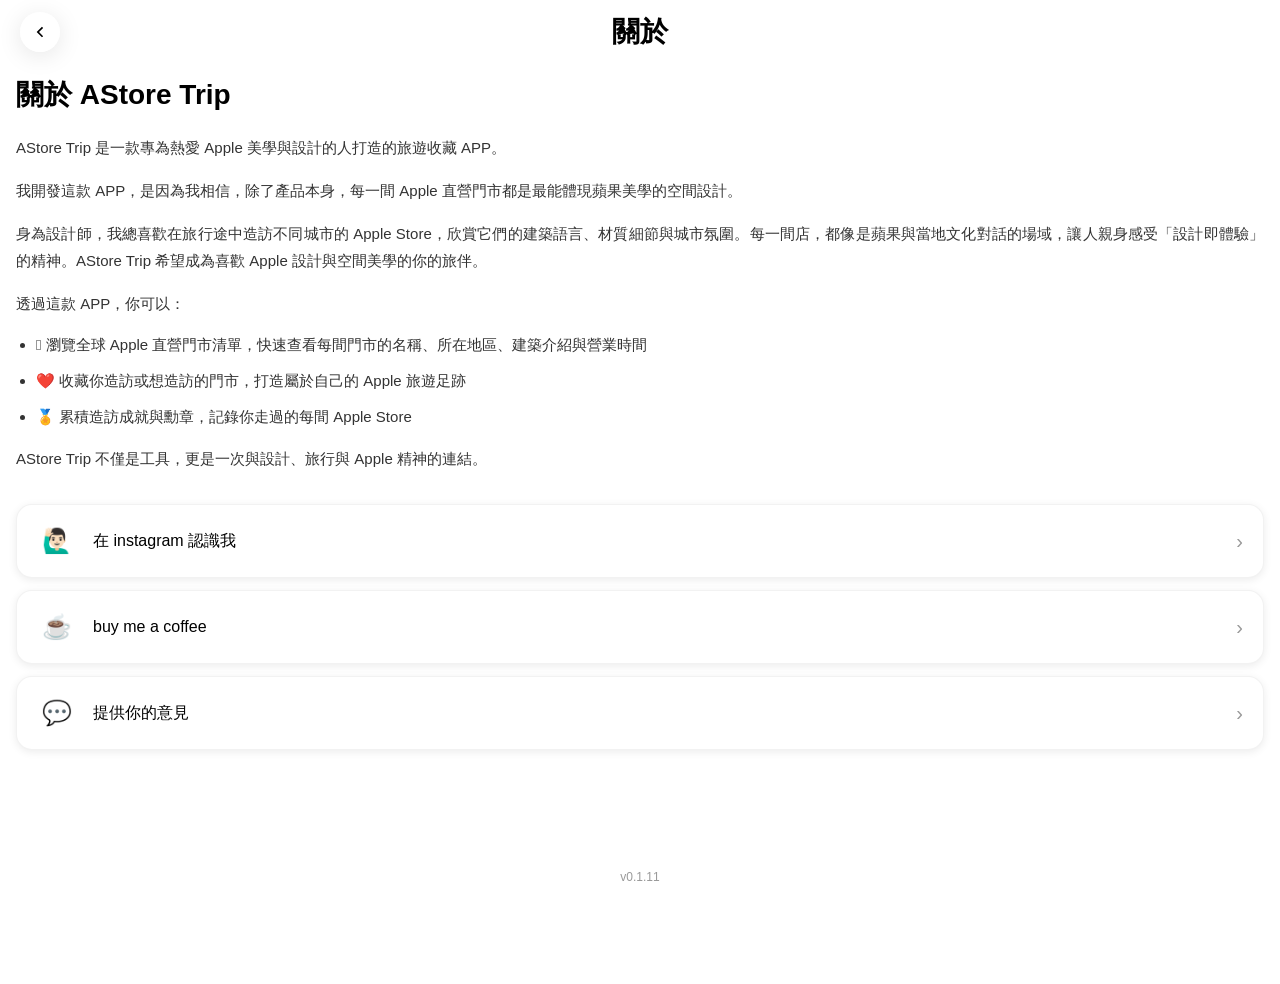
==== about.html @ 9a17ac52 "v0.1.11" ====
<!DOCTYPE html>
<html lang="zh-Hant">
<head>
  <meta charset="UTF-8" />
  <meta name="viewport" content="width=device-width, initial-scale=1.0, user-scalable=no" />
  <meta name="theme-color" content="#ffffff" />
  <meta name="apple-mobile-web-app-capable" content="yes" />
  <meta name="apple-mobile-web-app-status-bar-style" content="default" />
  <meta name="apple-mobile-web-app-title" content="AStore Trip" />
  <title>AStore Trip - 關於</title>
  <link rel="icon" type="image/png" href="./assets/app_icon.png" />
  <link rel="apple-touch-icon" href="./assets/app_icon.png" />
  <link rel="manifest" href="./manifest.webmanifest" />
  <link rel="stylesheet" href="./css/base.css" />
  <link rel="stylesheet" href="./css/glass.css" />
  <link rel="stylesheet" href="./css/layout.css" />
  <link rel="stylesheet" href="./css/pwa-update.css" />
  <link rel="stylesheet" href="./css/pwa-install.css" />
</head>
<body>
  <!-- Header -->
  <header class="page-header">
    <a class="back-btn" href="./index.html" aria-label="返回">
      <img src="./assets/icon/arrow_left.svg" alt="返回" class="back-icon" />
    </a>
    <h1 class="page-title" style="flex: 1; text-align: center;">關於</h1>
    <div style="width: 40px;"></div> <!-- 占位，保持标题居中 -->
  </header>

  <main class="about-main">
    <!-- 關於 AStore Trip -->
    <section class="about-section">
      <h2 class="about-title">關於 AStore Trip</h2>
      <div class="about-content">
        <p>AStore Trip 是一款專為熱愛 Apple 美學與設計的人打造的旅遊收藏 APP。</p>
        <p>我開發這款 APP，是因為我相信，除了產品本身，每一間 Apple 直營門市都是最能體現蘋果美學的空間設計。</p>
        <p>身為設計師，我總喜歡在旅行途中造訪不同城市的 Apple Store，欣賞它們的建築語言、材質細節與城市氛圍。每一間店，都像是蘋果與當地文化對話的場域，讓人親身感受「設計即體驗」的精神。AStore Trip 希望成為喜歡 Apple 設計與空間美學的你的旅伴。</p>
        <p>透過這款 APP，你可以：</p>
        <ul class="about-features">
          <li> 瀏覽全球 Apple 直營門市清單，快速查看每間門市的名稱、所在地區、建築介紹與營業時間</li>
          <li>❤️ 收藏你造訪或想造訪的門市，打造屬於自己的 Apple 旅遊足跡</li>
          <li>🏅 累積造訪成就與勳章，記錄你走過的每間 Apple Store</li>
        </ul>
        <p>AStore Trip 不僅是工具，更是一次與設計、旅行與 Apple 精神的連結。</p>
      </div>
    </section>

    <!-- 外部連結 -->
    <section class="about-links">
      <a href="https://instagram.com/jerry10jerry10" target="_blank" rel="noopener" class="link-card">
        <div class="link-icon">🙋🏻‍♂️</div>
        <div class="link-content">
          <h3 class="link-title">在 instagram 認識我</h3>
        </div>
        <div class="link-arrow">›</div>
      </a>
      <a href="https://instagram.com/astore_trip" target="_blank" rel="noopener" class="link-card" style="display: none;">
        <div class="link-icon">📱</div>
        <div class="link-content">
          <h3 class="link-title">在 instagram 追蹤 AStore Trip</h3>
        </div>
        <div class="link-arrow">›</div>
      </a>
      <a href="https://buymeacoffee.com/jerryjhang" target="_blank" rel="noopener" class="link-card">
        <div class="link-icon">☕</div>
        <div class="link-content">
          <h3 class="link-title">buy me a coffee</h3>
        </div>
        <div class="link-arrow">›</div>
      </a>
      <a href="https://forms.gle/gA3AZcMZrPBkQu5i9" target="_blank" rel="noopener" class="link-card">
        <div class="link-icon">💬</div>
        <div class="link-content">
          <h3 class="link-title">提供你的意見</h3>
        </div>
        <div class="link-arrow">›</div>
      </a>
    </section>
  </main>

  <!-- 版本號 -->
  <div class="app-version" id="appVersion"></div>

  <script src="./js/data.js"></script>
  <script src="./js/pwa-update.js"></script>
  <script src="./js/pwa-install.js"></script>
  <script>
    // Register Service Worker for PWA
    if ('serviceWorker' in navigator) {
      window.addEventListener('load', () => {
        navigator.serviceWorker.register('./sw.js')
          .then(reg => console.log('Service Worker registered:', reg))
          .catch(err => console.error('Service Worker registration failed:', err));
      });
    }

    // 顯示版本號
    async function displayVersion() {
      try {
        const response = await fetch('./sw.js');
        const text = await response.text();
        const versionMatch = text.match(/const APP_VERSION = ['"]([^'"]+)['"]/);
        if (versionMatch && versionMatch[1]) {
          const versionEl = document.getElementById('appVersion');
          if (versionEl) {
            versionEl.textContent = versionMatch[1];
          }
        }
      } catch (error) {
        console.error('Failed to load version:', error);
        // 如果無法讀取，使用默認值
        const versionEl = document.getElementById('appVersion');
        if (versionEl) {
          versionEl.textContent = 'v0.1.11';
        }
      }
    }

    displayVersion();
  </script>
</body>
</html>
---- css/base.css ----
* { box-sizing: border-box; margin: 0; padding: 0; font-family: -apple-system, BlinkMacSystemFont, "Helvetica Neue", sans-serif; }
body {
  background: #ffffff;
  color: #333;
  min-height: 100vh;
  padding-bottom: 80px;
  position: relative;
}
img { max-width: 100%; border-radius: 12px; }
a { text-decoration: none; color: inherit; }
h1, h2, h3 { margin-bottom: 8px; }
---- css/glass.css ----
.glass {
  background: rgba(255, 255, 255, 0.18);
  backdrop-filter: blur(16px) saturate(120%);
  -webkit-backdrop-filter: blur(16px) saturate(120%);
  border: 1px solid rgba(255, 255, 255, 0.28);
  border-radius: 18px;
  box-shadow: 0 4px 20px rgba(0, 0, 0, 0.1);
  padding: 12px;
  margin: 8px;
}

/* Liquid Glass 效果 - 更強烈的玻璃擬物風格 */
.liquid-glass {
  background: rgba(255, 255, 255, 0.25);
  backdrop-filter: blur(20px) saturate(180%);
  -webkit-backdrop-filter: blur(20px) saturate(180%);
  border: 1px solid rgba(255, 255, 255, 0.4);
  border-radius: 20px;
  box-shadow: 
    0 8px 32px rgba(0, 0, 0, 0.1),
    inset 0 1px 0 rgba(255, 255, 255, 0.5),
    inset 0 -1px 0 rgba(255, 255, 255, 0.2);
  position: relative;
  overflow: hidden;
}

.liquid-glass::before {
  content: '';
  position: absolute;
  top: 0;
  left: -100%;
  width: 100%;
  height: 100%;
  background: linear-gradient(
    90deg,
    transparent,
    rgba(255, 255, 255, 0.3),
    transparent
  );
  transition: left 0.5s;
}

.liquid-glass:hover::before {
  left: 100%;
}

/* 底部導覽列的液態玻璃效果 */
.bottom-nav.liquid-glass {
  background: rgba(255, 255, 255, 0.3);
  backdrop-filter: blur(30px) saturate(200%);
  -webkit-backdrop-filter: blur(30px) saturate(200%);
  border: 1px solid rgba(255, 255, 255, 0.5);
  border-radius: 999px;
  box-shadow: 
    0 4px 24px rgba(0, 0, 0, 0.1),
    inset 0 1px 0 rgba(255, 255, 255, 0.6);
}
---- css/layout.css ----
.header {
  text-align: center;
  position: sticky;
  top: 0;
  padding: 10px 0;
}

/* 狀態列 */
.status-bar {
  display: flex;
  justify-content: space-between;
  align-items: center;
  padding: 8px 20px;
  font-size: 14px;
  font-weight: 600;
  color: #000;
}

.status-icons {
  display: flex;
  gap: 4px;
}

.status-icon {
  font-size: 12px;
}

/* 頁面 Header */
.page-header {
  display: flex;
  justify-content: space-between;
  align-items: center;
  padding: 12px 20px;
  margin-bottom: 0;
  position: fixed;
  top: 0;
  left: 0;
  right: 0;
  background: #ffffff;
  z-index: 200;
  /* 移除陰影 */
}

.page-title {
  font-size: 28px;
  font-weight: 700;
  color: #000;
  margin: 0;
}

.info-btn {
  width: 40px;
  height: 40px;
  display: flex;
  align-items: center;
  justify-content: center;
  background: rgba(255, 255, 255, 0.3);
  backdrop-filter: blur(30px) saturate(200%);
  -webkit-backdrop-filter: blur(30px) saturate(200%);
  border: 1px solid rgba(255, 255, 255, 0.5);
  border-radius: 24px;
  box-shadow: 
    0 4px 24px rgba(0, 0, 0, 0.1),
    inset 0 1px 0 rgba(255, 255, 255, 0.6);
  cursor: pointer;
  transition: all 0.2s;
  padding: 0;
  position: relative;
  overflow: hidden;
  text-decoration: none;
  color: inherit;
}

.info-btn::before {
  content: '';
  position: absolute;
  top: 0;
  left: -100%;
  width: 100%;
  height: 100%;
  background: linear-gradient(
    90deg,
    transparent,
    rgba(255, 255, 255, 0.3),
    transparent
  );
  transition: left 0.5s;
}

.info-btn:hover::before {
  left: 100%;
}

.info-icon {
  width: 24px;
  height: 24px;
  display: inline-block;
  position: relative;
  z-index: 1;
}

.info-icon img,
.info-icon svg {
  width: 100%;
  height: 100%;
  object-fit: contain;
}

.chevron {
  font-size: 20px;
  color: #999;
  font-weight: 300;
}

/* 高亮藍色 */
.highlight-blue {
  color: #007AFF;
  font-weight: 600;
}

/* 首頁主內容 */
.home-main {
  padding: 0 16px 20px;
  padding-top: 76px; /* Header 高度約 56px + 12px 間距 + 8px 額外間距 */
}

/* 成就卡片 */
.achievement-card {
  padding: 16px 20px;
  margin-bottom: 16px;
  cursor: pointer;
  transition: transform 0.2s, box-shadow 0.2s;
}

.achievement-card:active {
  transform: scale(0.98);
}

.achievement-header {
  display: flex;
  justify-content: space-between;
  align-items: center;
  margin-bottom: 8px;
}

.achievement-label {
  font-size: 18px;
  color: #000;
  font-weight: 700;
}

.achievement-arrow {
  width: 20px;
  height: 20px;
  opacity: 0.6;
}

.achievement-stats {
  font-size: 15px;
  color: #333;
  line-height: 1.5;
}

/* 經典產品展示 */
.product-showcase {
  width: calc(100% + 32px); /* 突破父容器的左右padding，实现满版 */
  margin: 8px -16px 20px -16px; /* 负margin抵消父容器的padding，实现满版 */
  position: relative;
  background: #ffffff;
  display: flex;
  flex-direction: column;
  align-items: center;
}

.product-image-wrapper {
  width: 100%;
  display: flex;
  justify-content: center;
  align-items: center;
  overflow: hidden;
}

.product-image {
  width: 100%;
  height: auto;
  object-fit: cover;
  border-radius: 0;
}

.product-info {
  position: absolute;
  right: 24px;
  top: 50%;
  transform: translateY(-50%);
  display: flex;
  flex-direction: column;
  gap: 4px;
  text-align: right;
}

.product-year {
  font-size: 16px;
  color: #999;
  font-weight: 400;
}

.product-name {
  font-size: 20px;
  color: #333;
  font-weight: 500;
}

/* 最近的Apple Store卡片 */
.nearest-store-card {
  padding: 20px;
  margin-bottom: 24px;
}

.nearest-store-header {
  display: flex;
  justify-content: space-between;
  align-items: flex-start;
  margin-bottom: 16px;
}

.nearest-store-title {
  font-size: 18px;
  font-weight: 700;
  color: #000;
  margin: 0 0 4px 0;
}

.nearest-store-subtitle {
  font-size: 16px;
  color: #333;
  margin: 0;
}

.go-btn {
  background: #007AFF;
  color: white;
  border: none;
  border-radius: 12px;
  padding: 8px 20px;
  font-size: 15px;
  font-weight: 600;
  cursor: pointer;
  transition: background 0.2s;
}

.go-btn:hover {
  background: #0056CC;
}

.go-btn:active {
  transform: scale(0.95);
}

/* 地圖容器 */
.store-map-container {
  margin-top: 12px;
}

.store-map {
  position: relative;
  min-height: 200px;
  background: linear-gradient(135deg, #e8f0f6 0%, #d4e4f0 100%);
  border-radius: 16px;
  padding: 16px;
  overflow: hidden;
}

.store-map-container .store-map {
  padding: 0;
  min-height: 200px;
}

.store-map iframe {
  width: 100%;
  height: 100%;
  min-height: 200px;
  border: none;
  border-radius: 12px;
  display: block;
}

.store-map-container .store-map iframe {
  border-radius: 16px;
  min-height: 200px;
  height: 200px;
}

.map-pin {
  position: absolute;
  top: 40px;
  left: 50%;
  transform: translateX(-50%);
  font-size: 32px;
  z-index: 2;
}

.map-info-bubble {
  position: absolute;
  top: 80px;
  left: 50%;
  transform: translateX(-50%);
  background: white;
  border-radius: 12px;
  padding: 12px;
  box-shadow: 0 4px 12px rgba(0, 0, 0, 0.15);
  z-index: 3;
  min-width: 240px;
  max-width: 90%;
}

.map-info-bubble h4 {
  font-size: 16px;
  font-weight: 600;
  margin: 0 0 6px 0;
  color: #000;
}

.map-address {
  font-size: 13px;
  color: #666;
  margin: 0 0 8px 0;
  line-height: 1.4;
}

.map-rating {
  display: flex;
  align-items: center;
  gap: 6px;
  margin-bottom: 8px;
  font-size: 13px;
}

.rating-stars {
  color: #FFD700;
  font-size: 12px;
}

.rating-score {
  font-weight: 600;
  color: #000;
}

.rating-reviews {
  color: #666;
}

.map-detail-link {
  color: #007AFF;
  font-size: 13px;
  text-decoration: none;
}

.map-detail-link:hover {
  text-decoration: underline;
}

.map-landmarks {
  position: absolute;
  bottom: 12px;
  left: 12px;
  right: 12px;
  display: flex;
  flex-wrap: wrap;
  gap: 6px;
  font-size: 11px;
  color: #666;
}

.landmark {
  background: rgba(255, 255, 255, 0.7);
  padding: 4px 8px;
  border-radius: 8px;
}

/* 精選門市 */
.featured-stores {
  margin-bottom: 40px; /* 增加底部间距，确保卡片阴影有空间展示 */
}

.featured-stores-title {
  font-size: 20px;
  font-weight: 700;
  color: #000;
  margin: 0 0 12px 0;
  padding: 0 4px;
}

.featured-stores-scroll {
  display: flex;
  overflow-x: auto;
  gap: 16px;
  padding: 0 4px 16px 4px; /* 增加底部padding，确保卡片阴影有空间展示 */
  -webkit-overflow-scrolling: touch;
  scrollbar-width: none;
  align-items: center; /* 上下置中 */
  min-height: 240px; /* 设置最小高度，确保有足够空间 */
}

.featured-stores-scroll::-webkit-scrollbar {
  display: none;
}

.featured-store-card {
  min-width: 280px;
  max-width: calc(100vw - 96px); /* 确保右侧能看到部分下一张卡片（左右padding 16px + gap 16px + 右侧露出部分） */
  width: calc(100vw - 96px); /* 在手机上使用视口宽度，确保右侧能看到下一张卡片 */
  flex-shrink: 0;
  border-radius: 16px;
  overflow: hidden;
  background: white;
  box-shadow: 0 4px 12px rgba(0, 0, 0, 0.1);
  cursor: pointer;
  transition: transform 0.2s, box-shadow 0.2s;
  position: relative;
  display: flex;
  flex-direction: column;
}

/* 已打卡成功角标 */
.checkin-badge {
  position: absolute;
  top: 0;
  left: 0;
  width: 0;
  height: 0;
  border-style: solid;
  border-width: 40px 40px 0 0;
  border-color: #34C759 transparent transparent transparent;
  z-index: 10;
  pointer-events: none;
}

.checkin-badge-icon {
  position: absolute;
  top: -36px;
  left: 4px;
  font-size: 18px;
  color: #ffffff;
  font-weight: 600;
  pointer-events: none;
  display: flex;
  align-items: center;
  justify-content: center;
  width: 20px;
  height: 20px;
  line-height: 1;
}

/* 在桌面端使用固定宽度 */
@media (min-width: 768px) {
  .featured-store-card {
    width: 280px;
    max-width: 280px;
  }
}

.featured-store-card:active {
  transform: scale(0.98);
}

.featured-store-card img {
  width: 100%;
  max-width: 100%;
  height: 180px;
  object-fit: cover;
  object-position: center;
  border-radius: 0;
  display: block;
  flex-shrink: 0;
  margin: 0;
  padding: 0;
}

.featured-store-info {
  padding: 12px 16px;
  position: relative;
}

.featured-store-info h4 {
  font-size: 16px;
  font-weight: 600;
  color: #000;
  margin: 0 0 4px 0;
}

.featured-store-info p {
  font-size: 14px;
  color: #666;
  margin: 0;
  display: flex;
  align-items: center;
  gap: 4px;
}

.pin-icon {
  font-size: 12px;
}

/* 底部導覽列 */
.bottom-nav {
  display: flex;
  justify-content: space-around;
  align-items: center;
  position: fixed;
  bottom: 16px;
  left: 50%;
  transform: translateX(-50%);
  width: calc(100% - 32px);
  max-width: 400px;
  padding: 8px;
  z-index: 100;
  border-radius: 999px;
}

.nav-item {
  display: flex;
  flex-direction: column;
  align-items: center;
  justify-content: center;
  gap: 4px;
  padding: 8px 16px;
  border-radius: 999px;
  transition: all 0.2s;
  text-decoration: none;
  color: #000;
  flex: 1;
  min-width: 0;
}

.nav-item.active {
  background: #E3E3E3;
  color: #000;
}

.nav-item.active .nav-icon img,
.nav-item.active .nav-icon svg {
  filter: none;
}

.nav-icon {
  width: 24px;
  height: 24px;
  display: flex;
  align-items: center;
  justify-content: center;
}

.nav-icon img,
.nav-icon svg {
  width: 100%;
  height: 100%;
  object-fit: contain;
}

.nav-label {
  font-size: 12px;
  font-weight: 500;
}

.store-list {
  display: flex;
  overflow-x: auto;
  gap: 12px;
}

.stats {
  display: flex;
  justify-content: space-around;
}

/* 門市頁面主內容 */
.stores-main {
  padding: 0 16px 20px;
  padding-bottom: 100px;
  /* Header 高度約 56px + 搜尋欄高度約 72px (12px*2 padding + 48px search-bar) + 8px 額外間距 = 約 136px */
  padding-top: 136px;
}

/* Header 操作按鈕 */
.header-actions {
  position: relative;
}

.filter-btn {
  display: flex;
  align-items: center;
  gap: 6px;
  background: rgba(255, 255, 255, 0.3);
  backdrop-filter: blur(30px) saturate(200%);
  -webkit-backdrop-filter: blur(30px) saturate(200%);
  border: 1px solid rgba(255, 255, 255, 0.5);
  border-radius: 24px;
  box-shadow: 
    0 4px 24px rgba(0, 0, 0, 0.1),
    inset 0 1px 0 rgba(255, 255, 255, 0.6);
  padding: 8px 16px;
  font-size: 14px;
  cursor: pointer;
  transition: all 0.2s;
  position: relative;
  overflow: hidden;
}

.filter-btn::before {
  content: '';
  position: absolute;
  top: 0;
  left: -100%;
  width: 100%;
  height: 100%;
  background: linear-gradient(
    90deg,
    transparent,
    rgba(255, 255, 255, 0.3),
    transparent
  );
  transition: left 0.5s;
}

.filter-btn:hover::before {
  left: 100%;
}

.filter-text {
  font-size: 14px;
  color: #333;
  font-weight: 500;
  position: relative;
  z-index: 1;
}

.filter-icon {
  width: 24px;
  height: 24px;
  opacity: 0.6;
  position: relative;
  z-index: 1;
}

/* 篩選下拉選單 */
.filter-dropdown {
  position: fixed;
  top: 56px; /* 從 header 下方開始，與搜尋欄重疊 */
  right: 20px; /* 與 header 的 padding 對齊 */
  background: rgba(255, 255, 255, 0.98);
  backdrop-filter: blur(20px);
  -webkit-backdrop-filter: blur(20px);
  border: 1px solid rgba(255, 255, 255, 0.5);
  border-radius: 16px;
  box-shadow: 0 8px 32px rgba(0, 0, 0, 0.2);
  min-width: 180px;
  max-height: 300px;
  padding: 8px;
  z-index: 300; /* 高於搜尋欄 (150) 和 header (200)，確保顯示在最上層 */
  display: none;
  overflow-y: auto;
  overflow-x: hidden;
}

.filter-dropdown.show {
  display: block;
  z-index: 300; /* 確保 show 狀態時也有正確的 z-index */
}

.dropdown-item {
  display: flex;
  justify-content: space-between;
  align-items: center;
  padding: 12px 16px;
  border-radius: 12px;
  cursor: pointer;
  transition: background 0.2s;
  font-size: 15px;
  color: #333;
}

.dropdown-item:hover {
  background: rgba(0, 0, 0, 0.05);
}

.dropdown-item.active {
  background: rgba(0, 122, 255, 0.1);
  color: #007AFF;
}

.check-icon {
  color: #007AFF;
  font-weight: 600;
  font-size: 16px;
}

/* 搜尋欄 */
.search-container {
  margin-bottom: 0;
  position: fixed;
  top: 56px; /* Header 高度約 56px */
  left: 0;
  right: 0;
  padding: 12px 16px;
  background: #ffffff;
  z-index: 150; /* 低於下拉選單的 z-index (300) */
  box-shadow: 0 2px 8px rgba(0, 0, 0, 0.05);
}

.search-bar {
  display: flex;
  align-items: center;
  gap: 12px;
  padding: 12px 16px;
  border-radius: 16px;
}

.search-icon {
  width: 18px;
  height: 18px;
  opacity: 0.6;
  flex-shrink: 0;
  display: block;
}

.search-input {
  flex: 1;
  border: none;
  background: transparent;
  font-size: 15px;
  color: #333;
  outline: none;
}

.search-input::placeholder {
  color: #999;
}

.mic-btn {
  background: transparent;
  border: none;
  cursor: pointer;
  padding: 4px;
  display: flex;
  align-items: center;
  justify-content: center;
  flex-shrink: 0;
}

.mic-icon {
  font-size: 18px;
  opacity: 0.6;
}

/* 商店列表容器 */
.stores-list-container {
  margin-bottom: 20px;
  position: relative;
  min-height: 200px;
  z-index: 1; /* 確保低於 header 和搜尋欄 */
}

/* 門市列表 Loading 狀態 */
.stores-loading {
  position: absolute;
  top: 0;
  left: 0;
  right: 0;
  bottom: 0;
  display: flex;
  flex-direction: column;
  align-items: center;
  justify-content: center;
  gap: 16px;
  background: #ffffff;
  z-index: 10;
}

.stores-loading.hidden {
  display: none;
}

.stores-list {
  display: flex;
  flex-direction: column;
  gap: 16px;
}

/* 商店列表 - 垂直排列，與精選門市樣式一致 */
.stores-list .store-card,
.stores-list .featured-store-card {
  min-width: auto !important;
  max-width: 100% !important;
  width: 100% !important;
}

/* 商店卡片 - 與精選門市樣式一致 */
.store-card {
  min-width: 280px;
  flex-shrink: 0;
  border-radius: 16px;
  overflow: hidden;
  background: white;
  box-shadow: 0 4px 12px rgba(0, 0, 0, 0.1);
  cursor: pointer;
  transition: transform 0.2s, box-shadow 0.2s;
  position: relative;
  z-index: 1; /* 確保低於 header 和搜尋欄 */
}

.store-card .checkin-badge {
  position: absolute;
  top: 0;
  left: 0;
  width: 0;
  height: 0;
  border-style: solid;
  border-width: 40px 40px 0 0;
  border-color: #34C759 transparent transparent transparent;
  z-index: 10;
  pointer-events: none;
}

.store-card .checkin-badge-icon {
  position: absolute;
  top: -36px;
  left: 4px;
  font-size: 18px;
  color: #ffffff;
  font-weight: 600;
  pointer-events: none;
  display: flex;
  align-items: center;
  justify-content: center;
  width: 20px;
  height: 20px;
  line-height: 1;
}

.store-card:active {
  transform: scale(0.98);
}

.store-card img {
  width: 100%;
  height: 200px;
  object-fit: cover;
  border-radius: 0;
  display: block;
}

.store-card__body {
  padding: 12px 16px;
  position: relative;
}

.store-card__body h4 {
  font-size: 16px;
  font-weight: 600;
  color: #000;
  margin: 0 0 4px 0;
}

.store-card__body p {
  font-size: 14px;
  color: #666;
  margin: 0;
  display: flex;
  align-items: center;
  gap: 4px;
}

.btn-fav {
  position: absolute;
  top: 12px;
  right: 12px;
  background: rgba(255, 255, 255, 0.9);
  backdrop-filter: blur(10px);
  border: none;
  border-radius: 50%;
  width: 36px;
  height: 36px;
  display: flex;
  align-items: center;
  justify-content: center;
  cursor: pointer;
  transition: all 0.2s;
  z-index: 10;
  padding: 0;
}

.btn-fav:hover {
  background: rgba(255, 255, 255, 1);
  transform: scale(1.1);
}

.fav-icon {
  width: 20px;
  height: 20px;
  transition: filter 0.2s;
}

/* 未收藏 - 黑色 */
.btn-fav:not([aria-pressed="true"]) .fav-icon {
  filter: brightness(0) saturate(100%);
}

/* 已收藏 - 蓝色 #0088FF */
.btn-fav[aria-pressed="true"] .fav-icon {
  filter: brightness(0) saturate(100%) invert(47%) sepia(100%) saturate(2476%) hue-rotate(200deg) brightness(101%) contrast(101%);
}

.featured-store-card .btn-fav {
  top: 12px;
  right: 12px;
}

.favorites-grid .featured-store-card .btn-fav {
  top: 12px;
  right: 12px;
}

/* 收藏頁面主內容 */
.favorites-main {
  padding: 0 16px 20px;
  padding-bottom: 100px;
  padding-top: 76px; /* Header 高度約 56px + 12px 間距 + 8px 額外間距 */
}

/* 收藏門市網格布局 - 兩列 */
.favorites-grid {
  display: grid;
  grid-template-columns: repeat(2, 1fr);
  gap: 16px;
  margin-bottom: 20px;
}

.favorites-grid .featured-store-card {
  min-width: auto;
  width: 100%;
}

/* 門市詳情頁面 */
.storepage-main {
  padding-bottom: 40px;
}


/* Store Header - 透明效果，覆盖在图片上 */
.store-header {
  position: fixed;
  top: 16px;
  left: 0;
  right: 0;
  display: flex;
  justify-content: space-between;
  align-items: center;
  padding: 12px 20px;
  z-index: 200;
  background: transparent;
}

.back-btn {
  width: 40px;
  height: 40px;
  display: flex;
  align-items: center;
  justify-content: center;
  background: rgba(255, 255, 255, 0.3);
  backdrop-filter: blur(30px) saturate(200%);
  -webkit-backdrop-filter: blur(30px) saturate(200%);
  border: 1px solid rgba(255, 255, 255, 0.5);
  border-radius: 24px;
  box-shadow: 
    0 4px 24px rgba(0, 0, 0, 0.1),
    inset 0 1px 0 rgba(255, 255, 255, 0.6);
  text-decoration: none;
  color: #333;
  transition: all 0.2s;
  position: relative;
  overflow: hidden;
}

.back-btn::before {
  content: '';
  position: absolute;
  top: 0;
  left: -100%;
  width: 100%;
  height: 100%;
  background: linear-gradient(
    90deg,
    transparent,
    rgba(255, 255, 255, 0.3),
    transparent
  );
  transition: left 0.5s;
}

.back-btn:hover::before {
  left: 100%;
}

.back-icon {
  width: 20px;
  height: 20px;
  position: relative;
  z-index: 1;
}

.favorite-header-btn {
  width: 40px;
  height: 40px;
  display: flex;
  align-items: center;
  justify-content: center;
  background: rgba(255, 255, 255, 0.3);
  backdrop-filter: blur(30px) saturate(200%);
  -webkit-backdrop-filter: blur(30px) saturate(200%);
  border: 1px solid rgba(255, 255, 255, 0.5);
  border-radius: 24px;
  box-shadow: 
    0 4px 24px rgba(0, 0, 0, 0.1),
    inset 0 1px 0 rgba(255, 255, 255, 0.6);
  cursor: pointer;
  transition: all 0.2s;
  padding: 0;
  position: relative;
  overflow: hidden;
}

.favorite-header-btn::before {
  content: '';
  position: absolute;
  top: 0;
  left: -100%;
  width: 100%;
  height: 100%;
  background: linear-gradient(
    90deg,
    transparent,
    rgba(255, 255, 255, 0.3),
    transparent
  );
  transition: left 0.5s;
}

.favorite-header-btn:hover::before {
  left: 100%;
}

.favorite-header-btn.active {
  background: rgba(255, 255, 255, 0.3);
}

.favorite-icon {
  width: 20px;
  height: 20px;
  transition: filter 0.2s;
  position: relative;
  z-index: 1;
}

.favorite-header-btn.active .favorite-icon {
  filter: brightness(0) saturate(100%) invert(27%) sepia(95%) saturate(7151%) hue-rotate(331deg) brightness(99%) contrast(96%);
}

/* Hero 圖片輪播 */
.store-hero {
  width: 100%;
  margin-top: 0;
  position: relative;
  overflow: hidden;
}

.carousel-container {
  width: 100%;
  position: relative;
  overflow-x: auto;
  overflow-y: hidden;
  -webkit-overflow-scrolling: touch;
  touch-action: pan-x;
  scroll-snap-type: x mandatory;
  scroll-behavior: smooth;
  /* 防止影响页面滚动 */
  overscroll-behavior-x: contain;
  overscroll-behavior-y: none;
  /* 确保指示器相对于此容器定位 */
  isolation: isolate;
}

/* 圖片區域 Loading 遮罩 */
.carousel-loading {
  position: absolute;
  top: 0;
  left: 0;
  right: 0;
  bottom: 0;
  display: flex;
  flex-direction: column;
  align-items: center;
  justify-content: center;
  gap: 16px;
  background: rgba(255, 255, 255, 0.5);
  backdrop-filter: blur(4px);
  -webkit-backdrop-filter: blur(4px);
  z-index: 10;
  pointer-events: none;
}

.carousel-loading.hidden {
  display: none;
}

.carousel-track {
  display: flex;
  width: max-content;
  height: 300px;
  /* 确保不会影响页面布局 */
  position: relative;
}

.carousel-slide {
  width: 100vw;
  min-width: 100vw;
  max-width: 100vw;
  height: 300px;
  flex-shrink: 0;
  scroll-snap-align: start;
  scroll-snap-stop: always;
  display: block;
  user-select: none;
  -webkit-user-select: none;
  position: relative;
}

.carousel-slide img {
  width: 100%;
  height: 100%;
  object-fit: cover;
  display: block;
  border-radius: 0;
  /* 防止图片被拉伸 */
  object-position: center;
}

.carousel-indicators {
  position: absolute;
  bottom: 16px;
  left: 50%;
  transform: translateX(-50%);
  display: flex;
  gap: 8px;
  z-index: 100;
  pointer-events: none;
  /* 确保指示器不随滚动移动，相对于 store-hero 定位 */
  width: auto;
}

.carousel-indicator {
  width: 8px;
  height: 8px;
  border-radius: 50%;
  background: rgba(255, 255, 255, 0.5);
  border: 1px solid rgba(255, 255, 255, 0.8);
  cursor: pointer;
  transition: all 0.3s;
  padding: 0;
  pointer-events: auto;
}

.carousel-indicator.active {
  background: rgba(255, 255, 255, 1);
  width: 24px;
  border-radius: 4px;
}

/* 打卡按鈕區域 */
.checkin-section {
  padding: 0 16px 20px;
  background: #ffffff;
}

.checkin-btn {
  width: 100%;
  background: #007AFF;
  color: white;
  border: none;
  border-radius: 12px;
  padding: 16px;
  font-size: 16px;
  font-weight: 600;
  cursor: pointer;
  display: flex;
  align-items: center;
  justify-content: center;
  gap: 8px;
  transition: background 0.2s;
}

.checkin-btn:hover {
  background: #0056CC;
}

.checkin-btn:active {
  transform: scale(0.98);
}

.checkin-btn-success {
  background: #34C759;
  flex: 1;
}

.checkin-btn-success:hover {
  background: #2AA84F;
}

.checkin-icon {
  font-size: 18px;
}

.checkin-text {
  font-size: 16px;
}

.checkin-success {
  text-align: center;
}

.checkin-success-row {
  display: flex;
  align-items: center;
  gap: 12px;
  justify-content: center;
}

.verify-location-btn {
  min-width: 48px;
  height: auto;
  min-height: 48px;
  background: #E3E3E3;
  border: none;
  border-radius: 12px;
  display: flex;
  align-items: center;
  justify-content: center;
  cursor: pointer;
  padding: 16px;
  flex-shrink: 0;
  transition: all 0.2s;
  box-sizing: border-box;
}

.verify-location-btn:active {
  transform: scale(0.95);
  background: #D0D0D0;
}

.verify-icon {
  width: 24px;
  height: 24px;
  filter: brightness(0) saturate(100%);
}

.checkin-date {
  margin-top: 8px;
  font-size: 14px;
  color: #999;
  display: flex;
  align-items: center;
  justify-content: center;
  gap: 8px;
}

.verified-badge {
  width: 20px;
  height: 20px;
  filter: brightness(0) saturate(100%) invert(37%) sepia(100%) saturate(2476%) hue-rotate(200deg) brightness(101%) contrast(101%);
  display: inline-block;
  vertical-align: middle;
}

/* Toast 提示 */
.toast {
  position: fixed;
  bottom: 100px;
  left: 50%;
  transform: translateX(-50%);
  background: rgba(0, 0, 0, 0.8);
  color: white;
  padding: 12px 24px;
  border-radius: 24px;
  font-size: 14px;
  z-index: 10000;
  display: flex;
  align-items: center;
  justify-content: center;
  box-shadow: 0 4px 12px rgba(0, 0, 0, 0.3);
  animation: toastSlideUp 0.3s ease-out;
}

@keyframes toastSlideUp {
  from {
    opacity: 0;
    transform: translateX(-50%) translateY(20px);
  }
  to {
    opacity: 1;
    transform: translateX(-50%) translateY(0);
  }
}

/* 商店標題區域 */
.store-title-section {
  padding: 20px 16px 16px;
  background: #ffffff;
}

.store-name {
  font-size: 28px;
  font-weight: 700;
  color: #000;
  margin: 0 0 8px 0;
}

.store-location {
  font-size: 15px;
  color: #666;
  margin: 0;
  display: flex;
  align-items: center;
  gap: 4px;
}

/* 商店描述 */
.store-description {
  padding: 0 16px 24px;
  background: #ffffff;
}

.store-description p {
  font-size: 15px;
  line-height: 1.6;
  color: #333;
  margin: 0;
}

/* 資訊行布局 */
.info-row {
  display: flex;
  justify-content: space-between;
  align-items: flex-start;
  gap: 16px;
}

.section-label {
  font-size: 16px;
  font-weight: 600;
  color: #333;
  margin: 0;
  flex-shrink: 0;
  min-width: 80px;
}

/* 聯絡電話 */
.store-contact {
  padding: 0 16px 24px;
  background: #ffffff;
}

.contact-phone {
  font-size: 16px;
  color: #333;
  margin: 0;
  text-align: right;
}

/* 營業時間 */
.store-hours-section {
  padding: 0 16px 24px;
  background: #ffffff;
}

.section-label-wrapper {
  display: flex;
  flex-direction: column;
  flex-shrink: 0;
  min-width: 80px;
}

.hours-note {
  font-size: 12px;
  color: #999;
  margin: 4px 0 0 0;
  font-weight: normal;
}

.hours-list {
  display: flex;
  flex-direction: column;
  gap: 4px;
  text-align: right;
}

.hours-item {
  font-size: 15px;
  color: #333;
  padding: 4px 0;
}

/* 門市地址 */
.store-address-section {
  padding: 0 16px 24px;
  background: #ffffff;
}

.address-content {
  display: flex;
  justify-content: space-between;
  align-items: flex-start;
  gap: 16px;
  flex: 1;
}

.store-address {
  font-size: 15px;
  color: #333;
  margin: 0;
  flex: 1;
  line-height: 1.5;
}

.navigate-btn {
  background: rgba(0, 0, 0, 0.05);
  color: #333;
  border: none;
  border-radius: 8px;
  padding: 8px 16px;
  font-size: 14px;
  font-weight: 500;
  text-decoration: none;
  white-space: nowrap;
  transition: background 0.2s;
}

.navigate-btn:hover {
  background: rgba(0, 0, 0, 0.1);
}

/* 地圖區域 */
.store-map-section {
  padding: 0 16px 24px;
  background: #ffffff;
}

.store-map-section .store-map {
  margin-top: 0;
  padding: 0;
  min-height: 300px;
}

.store-map-section .store-map iframe {
  width: 100%;
  height: 300px;
  min-height: 300px;
  border: none;
  border-radius: 16px;
  display: block;
}

/* 成就頁面 - Sheet 樣式 */
.sheet-backdrop {
  position: fixed;
  top: 0;
  left: 0;
  right: 0;
  bottom: 0;
  background: rgba(0, 0, 0, 0.4);
  z-index: 300;
  opacity: 0;
  transition: opacity 0.3s ease;
  pointer-events: none;
}

.sheet-backdrop.show {
  opacity: 1;
  pointer-events: auto;
}

.achievement-sheet {
  position: fixed;
  bottom: 0;
  left: 0;
  right: 0;
  top: 0;
  background: #ffffff;
  border-radius: 0;
  height: 100%;
  z-index: 301;
  transform: translateY(100%);
  transition: transform 0.3s cubic-bezier(0.4, 0, 0.2, 1);
  display: flex;
  flex-direction: column;
  box-shadow: 0 -4px 24px rgba(0, 0, 0, 0.15);
}

.achievement-sheet.show {
  transform: translateY(0);
}

.sheet-header {
  display: flex;
  align-items: center;
  justify-content: center;
  padding: 16px 20px;
  position: relative;
  border-bottom: 1px solid rgba(0, 0, 0, 0.05);
}

.sheet-handle {
  position: absolute;
  top: 8px;
  left: 50%;
  transform: translateX(-50%);
  width: 40px;
  height: 4px;
  background: #d0d0d0;
  border-radius: 2px;
}

.sheet-title {
  font-size: 20px;
  font-weight: 700;
  color: #000;
  margin: 0;
}

.sheet-close-btn {
  position: absolute;
  right: 20px;
  width: 32px;
  height: 32px;
  display: flex;
  align-items: center;
  justify-content: center;
  background: rgba(0, 0, 0, 0.05);
  border: none;
  border-radius: 50%;
  cursor: pointer;
  transition: background 0.2s;
}

.sheet-close-btn:hover {
  background: rgba(0, 0, 0, 0.1);
}

.close-icon {
  font-size: 18px;
  color: #333;
  font-weight: 300;
}

.achievements-main {
  flex: 1;
  overflow-y: auto;
  padding: 20px 16px;
  padding-bottom: 40px;
}

/* 成就統計卡片 */
.achievement-summary {
  margin-bottom: 24px;
}

.summary-cards {
  display: flex;
  gap: 12px;
}

.summary-card {
  flex: 1;
  background: white;
  border-radius: 16px;
  padding: 20px;
  box-shadow: 0 2px 8px rgba(0, 0, 0, 0.08);
  display: flex;
  flex-direction: column;
  align-items: center;
  text-align: center;
}

.summary-icon {
  width: 48px;
  height: 48px;
  margin-bottom: 12px;
  display: flex;
  align-items: center;
  justify-content: center;
}

.summary-icon img {
  width: 100%;
  height: 100%;
  object-fit: contain;
}

.summary-number-row {
  display: flex;
  align-items: baseline;
  justify-content: center;
  gap: 4px;
  margin-bottom: 4px;
}

.summary-card__number {
  font-size: 32px;
  font-weight: 700;
  line-height: 1;
}

.summary-card__divider {
  font-size: 24px;
  font-weight: 400;
  color: #999;
}

.summary-card__total {
  font-size: 24px;
  font-weight: 400;
  color: #999;
}

.highlight-orange {
  color: #FF9500;
}

.summary-card__label {
  font-size: 14px;
  color: #666;
  margin-top: 8px;
}

/* 歷史成就 */
.historical-achievements {
  margin-top: 24px;
}

.section-title {
  font-size: 18px;
  font-weight: 700;
  color: #000;
  margin: 0 0 16px 0;
}

.country-flags-grid {
  display: grid;
  grid-template-columns: repeat(4, 1fr);
  gap: 16px;
  position: relative;
  min-height: 200px;
}

.medals-loading {
  position: absolute;
  top: 0;
  left: 0;
  right: 0;
  bottom: 0;
  display: flex;
  flex-direction: column;
  align-items: center;
  justify-content: center;
  gap: 16px;
  background: rgba(255, 255, 255, 0.9);
  z-index: 10;
}

.loading-spinner {
  width: 40px;
  height: 40px;
  border: 4px solid #f3f3f3;
  border-top: 4px solid #0088FF;
  border-radius: 50%;
  animation: spin 1s linear infinite;
}

@keyframes spin {
  0% { transform: rotate(0deg); }
  100% { transform: rotate(360deg); }
}

.loading-text {
  font-size: 14px;
  color: #666;
  font-weight: 500;
}

.country-flag-item {
  display: flex;
  flex-direction: column;
  align-items: center;
  gap: 8px;
}

.flag-circle {
  width: 64px;
  height: 64px;
  border-radius: 50%;
  display: flex;
  align-items: center;
  justify-content: center;
  background: #f5f5f5;
  overflow: hidden;
}

.country-flag-item.visited .flag-circle {
  background: #0088FF;
}

/* 關於頁面 */
.about-main {
  padding: 0 16px 100px;
  padding-top: 76px; /* Header 高度約 56px + 12px 間距 + 8px 額外間距 */
  background: #ffffff;
}

.about-section {
  margin-bottom: 32px;
}

.about-title {
  font-size: 28px;
  font-weight: 700;
  color: #000;
  margin: 0 0 20px 0;
}

.about-content {
  font-size: 15px;
  line-height: 1.8;
  color: #333;
  text-align: justify;
}

.about-content p {
  margin: 0 0 16px 0;
}

.about-features {
  margin: 16px 0;
  padding-left: 20px;
}

.about-features li {
  margin-bottom: 12px;
  line-height: 1.6;
}

/* 外部連結卡片 */
.about-links {
  display: flex;
  flex-direction: column;
  gap: 12px;
}

.link-card {
  display: flex;
  align-items: center;
  padding: 16px 20px;
  background: white;
  border-radius: 16px;
  box-shadow: 0 2px 8px rgba(0, 0, 0, 0.08);
  text-decoration: none;
  color: #000;
  transition: all 0.2s;
  border: 1px solid rgba(0, 0, 0, 0.05);
}

.link-card:active {
  transform: scale(0.98);
  box-shadow: 0 1px 4px rgba(0, 0, 0, 0.1);
}

.link-icon {
  font-size: 24px;
  width: 40px;
  height: 40px;
  display: flex;
  align-items: center;
  justify-content: center;
  margin-right: 16px;
  flex-shrink: 0;
}

.link-content {
  flex: 1;
}

.link-title {
  font-size: 16px;
  font-weight: 500;
  color: #000;
  margin: 0;
}

.link-arrow {
  font-size: 20px;
  color: #999;
  margin-left: 12px;
  flex-shrink: 0;
}

.app-version {
  text-align: center;
  padding: 20px 16px;
  font-size: 12px;
  color: #999;
  background: #ffffff;
}

/* 恭喜獲得勳章彈窗 */
.medal-congrats-modal {
  position: fixed;
  top: 0;
  left: 0;
  right: 0;
  bottom: 0;
  z-index: 10002;
  display: none;
  align-items: center;
  justify-content: center;
  padding: 16px;
}

.medal-congrats-backdrop {
  position: absolute;
  top: 0;
  left: 0;
  right: 0;
  bottom: 0;
  background: rgba(0, 0, 0, 0.5);
  backdrop-filter: blur(10px);
  -webkit-backdrop-filter: blur(10px);
}

.medal-congrats-content {
  position: relative;
  background: rgba(255, 255, 255, 0.3);
  backdrop-filter: blur(30px) saturate(200%);
  -webkit-backdrop-filter: blur(30px) saturate(200%);
  border: 1px solid rgba(255, 255, 255, 0.5);
  border-radius: 24px;
  padding: 32px 24px;
  max-width: 320px;
  width: 100%;
  box-shadow: 
    0 4px 24px rgba(0, 0, 0, 0.1),
    inset 0 1px 0 rgba(255, 255, 255, 0.6);
  display: flex;
  flex-direction: column;
  align-items: center;
  gap: 20px;
}

.medal-congrats-title {
  font-size: 20px;
  font-weight: 700;
  color: #000;
  margin: 0;
  text-align: center;
}

.medal-congrats-medal {
  display: flex;
  justify-content: center;
  align-items: center;
}

.medal-congrats-medal .flag-circle {
  width: 80px;
  height: 80px;
  border-radius: 50%;
  display: flex;
  align-items: center;
  justify-content: center;
  background: #0088FF;
  overflow: hidden;
}

.medal-congrats-medal .flag-emoji {
  font-size: 48px;
  line-height: 1;
}

.medal-congrats-name {
  font-size: 16px;
  font-weight: 600;
  color: #000;
  margin: 0;
  text-align: center;
}

.medal-congrats-actions {
  display: flex;
  gap: 12px;
  width: 100%;
  margin-top: 8px;
}

.medal-congrats-btn {
  flex: 1;
  padding: 12px 24px;
  border: none;
  border-radius: 12px;
  font-size: 15px;
  font-weight: 600;
  cursor: pointer;
  transition: all 0.2s;
}

.medal-congrats-btn.primary {
  background: #000000;
  color: #ffffff;
}

.medal-congrats-btn.primary:hover {
  background: #333333;
}

.medal-congrats-btn.primary:active {
  transform: scale(0.98);
  opacity: 0.9;
}

.medal-congrats-btn.secondary {
  background: rgba(0, 0, 0, 0.05);
  color: #666666;
  border: 1px solid rgba(0, 0, 0, 0.1);
}

.medal-congrats-btn.secondary:hover {
  background: rgba(0, 0, 0, 0.1);
  color: #000000;
}

.medal-congrats-btn.secondary:active {
  transform: scale(0.98);
}

.flag-emoji {
  font-size: 40px;
  line-height: 1;
}

.country-flag-item:not(.visited) .flag-emoji {
  filter: grayscale(100%) opacity(0.5);
}

.country-name {
  font-size: 14px;
  color: #333;
  text-align: center;
}
---- css/pwa-update.css ----
/**
 * PWA 更新提示样式
 */

.pwa-update-prompt {
  position: fixed;
  top: 50%;
  left: 50%;
  transform: translate(-50%, -50%);
  z-index: 10000;
  opacity: 0;
  visibility: hidden;
  transition: opacity 0.3s ease-in-out, visibility 0.3s ease-in-out, transform 0.3s ease-in-out;
  pointer-events: none;
}

.pwa-update-prompt.show {
  opacity: 1;
  visibility: visible;
  pointer-events: auto;
  transform: translate(-50%, -50%);
}

.pwa-update-content {
  background: rgba(255, 255, 255, 0.3);
  backdrop-filter: blur(30px) saturate(200%);
  -webkit-backdrop-filter: blur(30px) saturate(200%);
  border: 1px solid rgba(255, 255, 255, 0.5);
  border-radius: 20px;
  padding: 24px 28px;
  min-width: 280px;
  max-width: 90%;
  box-shadow: 
    0 4px 24px rgba(0, 0, 0, 0.1),
    inset 0 1px 0 rgba(255, 255, 255, 0.6);
  display: flex;
  flex-direction: column;
  gap: 16px;
  align-items: center;
  position: relative;
  overflow: hidden;
}

.pwa-update-message {
  color: #000000;
  font-size: 15px;
  font-weight: 500;
  text-align: center;
  margin: 0;
  line-height: 1.6;
}

.pwa-update-actions {
  display: flex;
  gap: 12px;
  width: 100%;
  justify-content: center;
}

.pwa-update-btn {
  background: #000000;
  color: #ffffff;
  border: none;
  border-radius: 12px;
  padding: 12px 28px;
  font-size: 14px;
  font-weight: 600;
  cursor: pointer;
  transition: background 0.2s, transform 0.1s, opacity 0.2s;
  flex: 1;
  max-width: 140px;
}

.pwa-update-btn:hover {
  background: #333333;
  opacity: 0.9;
}

.pwa-update-btn:active {
  transform: scale(0.98);
  opacity: 0.8;
}

.pwa-update-dismiss {
  background: transparent;
  color: #666666;
  border: 1px solid rgba(0, 0, 0, 0.2);
  border-radius: 12px;
  padding: 12px 28px;
  font-size: 14px;
  font-weight: 500;
  cursor: pointer;
  transition: color 0.2s, border-color 0.2s, background 0.2s, transform 0.1s;
  flex: 1;
  max-width: 140px;
}

.pwa-update-dismiss:hover {
  color: #000000;
  border-color: rgba(0, 0, 0, 0.3);
  background: rgba(0, 0, 0, 0.05);
}

.pwa-update-dismiss:active {
  transform: scale(0.98);
}

/* 响应式设计 */
@media (max-width: 480px) {
  .pwa-update-prompt {
    top: 50%;
    left: 50%;
    transform: translate(-50%, -50%);
    max-width: calc(100% - 32px);
  }

  .pwa-update-prompt.show {
    transform: translate(-50%, -50%);
  }

  .pwa-update-content {
    min-width: auto;
    width: 100%;
    padding: 20px 24px;
  }

  .pwa-update-actions {
    flex-direction: column;
    gap: 10px;
  }

  .pwa-update-btn,
  .pwa-update-dismiss {
    max-width: 100%;
    width: 100%;
  }
}
---- css/pwa-install.css ----
/**
 * PWA 安装引导 Bottom Sheet 样式
 */

.pwa-install-sheet {
  position: fixed;
  top: 0;
  left: 0;
  right: 0;
  bottom: 0;
  z-index: 10001;
  opacity: 0;
  visibility: hidden;
  transition: opacity 0.3s ease-in-out, visibility 0.3s ease-in-out;
  pointer-events: none;
}

.pwa-install-sheet.show {
  opacity: 1;
  visibility: visible;
  pointer-events: auto;
}

.install-backdrop {
  position: absolute;
  top: 0;
  left: 0;
  right: 0;
  bottom: 0;
  background: rgba(0, 0, 0, 0.5);
  backdrop-filter: blur(20px);
  -webkit-backdrop-filter: blur(20px);
}

.install-content {
  position: absolute;
  bottom: 0;
  left: 0;
  right: 0;
  background: rgba(255, 255, 255, 0.95);
  backdrop-filter: blur(30px) saturate(200%);
  -webkit-backdrop-filter: blur(30px) saturate(200%);
  border-top-left-radius: 24px;
  border-top-right-radius: 24px;
  padding: 24px 20px 32px;
  max-height: 80vh;
  overflow-y: auto;
  transform: translateY(100%);
  transition: transform 0.3s cubic-bezier(0.4, 0, 0.2, 1);
  box-shadow: 0 -4px 24px rgba(0, 0, 0, 0.1);
}

.pwa-install-sheet.show .install-content {
  transform: translateY(0);
}

.install-close-btn {
  position: absolute;
  top: 16px;
  right: 16px;
  width: 32px;
  height: 32px;
  background: transparent;
  border: none;
  border-radius: 50%;
  display: flex;
  align-items: center;
  justify-content: center;
  cursor: pointer;
  color: #666666;
  transition: background 0.2s, color 0.2s;
  z-index: 10;
}

.install-close-btn:hover {
  background: rgba(0, 0, 0, 0.05);
  color: #000000;
}

.install-close-btn:active {
  background: rgba(0, 0, 0, 0.1);
}

.install-icon {
  width: 64px;
  height: 64px;
  margin: 0 auto 16px;
  border-radius: 16px;
  overflow: hidden;
  box-shadow: 0 4px 12px rgba(0, 0, 0, 0.1);
}

.install-icon img {
  width: 100%;
  height: 100%;
  object-fit: cover;
}

.install-title {
  font-size: 18px;
  font-weight: 600;
  color: #000000;
  text-align: center;
  margin: 0 0 24px;
  line-height: 1.5;
  padding: 0 8px;
}

.install-steps {
  display: flex;
  flex-direction: column;
  gap: 16px;
}

.install-step {
  display: flex;
  align-items: flex-start;
  gap: 12px;
  padding: 16px;
  background: rgba(255, 255, 255, 0.6);
  border-radius: 12px;
  border: 1px solid rgba(0, 0, 0, 0.05);
}

.step-number {
  flex-shrink: 0;
  width: 24px;
  height: 24px;
  background: #000000;
  color: #ffffff;
  border-radius: 50%;
  display: flex;
  align-items: center;
  justify-content: center;
  font-size: 14px;
  font-weight: 600;
}

.step-text {
  flex: 1;
  font-size: 15px;
  color: #333333;
  line-height: 1.6;
  padding-top: 2px;
}

.step-text .share-icon {
  width: 16px;
  height: 16px;
  vertical-align: middle;
  margin: 0 2px;
  display: inline-block;
}

/* 响应式设计 */
@media (max-width: 480px) {
  .install-content {
    padding: 20px 16px 28px;
    border-top-left-radius: 20px;
    border-top-right-radius: 20px;
  }

  .install-title {
    font-size: 17px;
    margin-bottom: 20px;
  }

  .install-steps {
    gap: 12px;
  }

  .install-step {
    padding: 14px;
  }

  .step-text {
    font-size: 14px;
  }
}

/* 桌面端隐藏 */
@media (min-width: 1024px) {
  .pwa-install-sheet {
    display: none !important;
  }
}
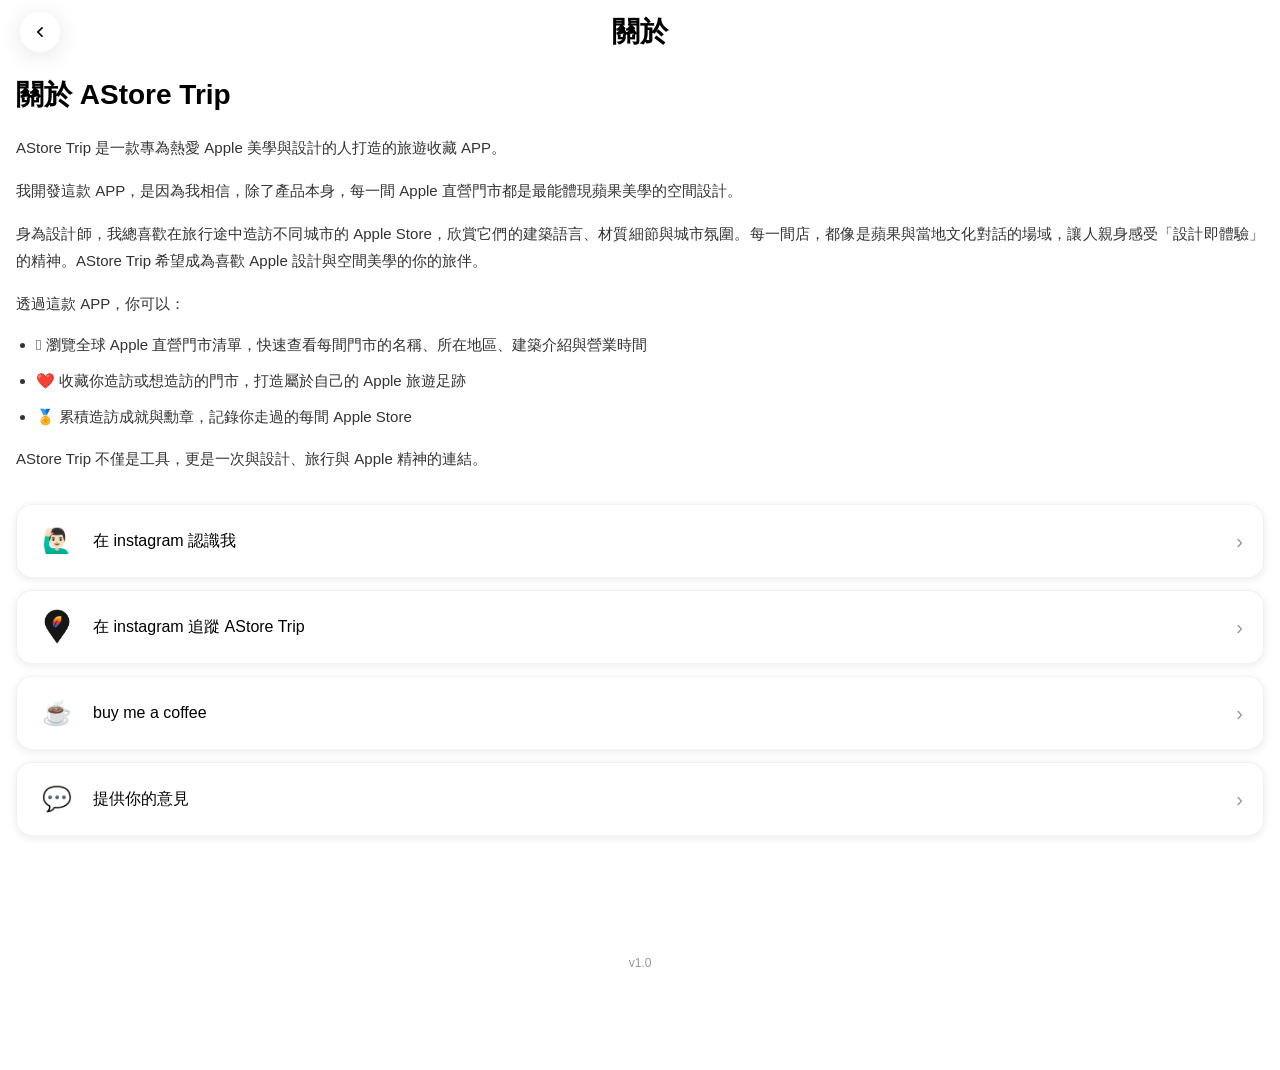
==== commit b7f8efb6: "v1.0" ====
--- a/about.html
+++ b/about.html
@@ -54,8 +54,10 @@
         </div>
         <div class="link-arrow">›</div>
       </a>
-      <a href="https://instagram.com/astore_trip" target="_blank" rel="noopener" class="link-card" style="display: none;">
-        <div class="link-icon">📱</div>
+      <a href="https://www.instagram.com/astoretrip" target="_blank" rel="noopener" class="link-card">
+        <div class="link-icon">
+          <img src="./assets/app_icon.png" alt="AStore Trip" width="40" height="40" />
+        </div>
         <div class="link-content">
           <h3 class="link-title">在 instagram 追蹤 AStore Trip</h3>
         </div>
@@ -111,7 +113,7 @@
         // 如果無法讀取，使用默認值
         const versionEl = document.getElementById('appVersion');
         if (versionEl) {
-          versionEl.textContent = 'v0.1.11';
+          versionEl.textContent = 'v1.0';
         }
       }
     }
--- a/css/layout.css
+++ b/css/layout.css
@@ -1792,6 +1792,14 @@
   flex-shrink: 0;
 }
 
+.link-icon img {
+  width: 100%;
+  height: 100%;
+  object-fit: cover;
+  border-radius: 8px;
+  display: block;
+}
+
 .link-content {
   flex: 1;
 }
